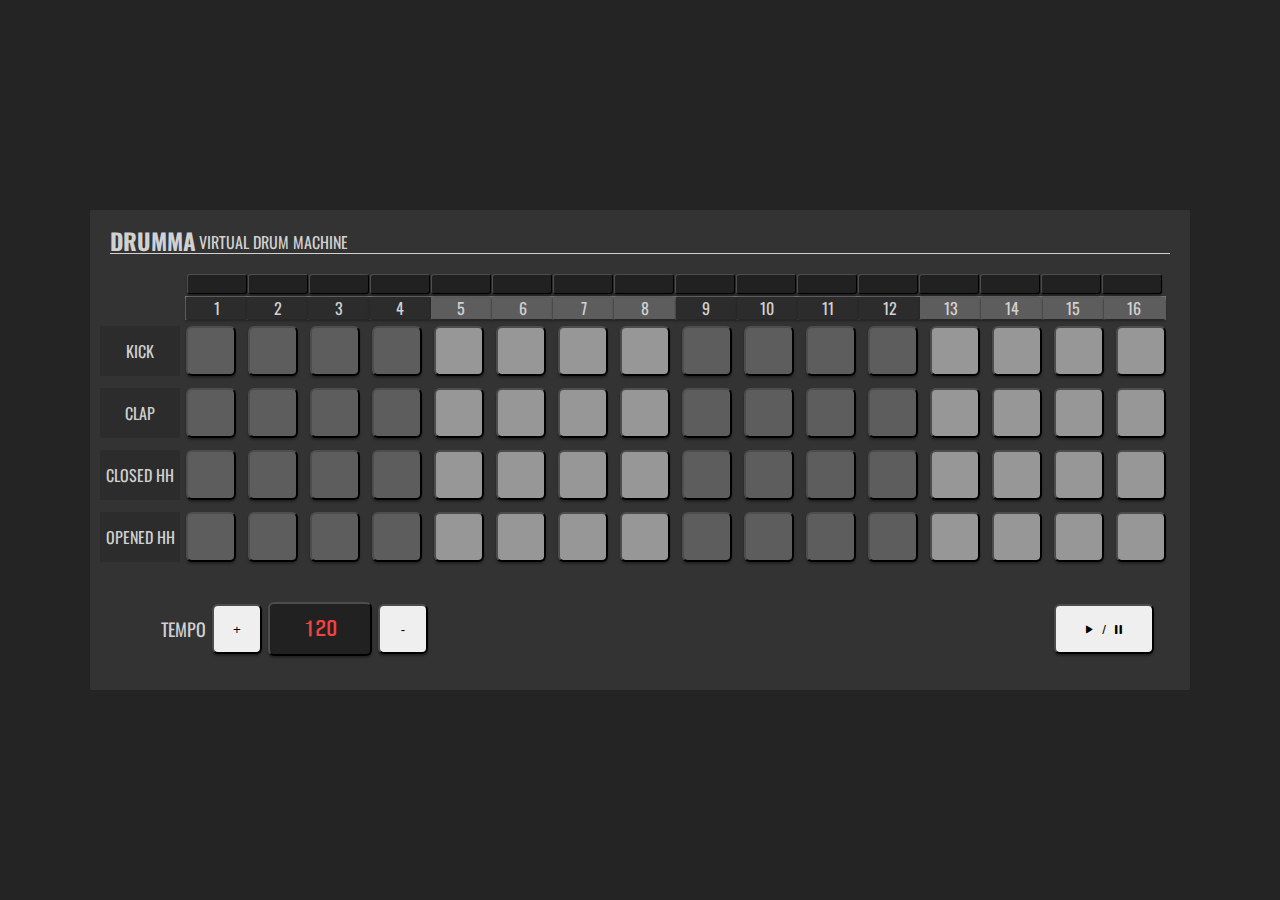
==== index.html @ fee7c64c "First commit" ====
<!DOCTYPE html>
<html lang="en">
  <head>
    <meta charset="UTF-8" />
    <meta name="viewport" content="width=device-width, initial-scale=1.0" />
    <meta http-equiv="X-UA-Compatible" content="ie=edge" />
    <link rel="stylesheet" href="style.css" />
    <title>Document</title>
  </head>
  <body>
    <section>
      <div class="top-panel">
        <div class="logo">
          <h1>Drumma</h1>
          <p>VIRTUAL DRUM MACHINE</p>
        </div>
      </div>

      <div class="step-indicator-main">
        <div class="step-indicator step-indicator-filled" id="indicator-0"></div>
        <div class="step-indicator step-indicator-filled" id="indicator-1"></div>
        <div class="step-indicator step-indicator-filled" id="indicator-2"></div>
        <div class="step-indicator step-indicator-filled" id="indicator-3"></div>
        <div class="step-indicator step-indicator-filled" id="indicator-4"></div>
        <div class="step-indicator step-indicator-filled" id="indicator-5"></div>
        <div class="step-indicator step-indicator-filled" id="indicator-6"></div>
        <div class="step-indicator step-indicator-filled" id="indicator-7"></div>
        <div class="step-indicator step-indicator-filled" id="indicator-8"></div>
        <div class="step-indicator step-indicator-filled" id="indicator-9"></div>
        <div class="step-indicator step-indicator-filled" id="indicator-10"></div>
        <div class="step-indicator step-indicator-filled" id="indicator-11"></div>
        <div class="step-indicator step-indicator-filled" id="indicator-12"></div>
        <div class="step-indicator step-indicator-filled" id="indicator-13"></div>
        <div class="step-indicator step-indicator-filled" id="indicator-14"></div>
        <div class="step-indicator step-indicator-filled" id="indicator-15"></div>
      </div>

      <div>
        <div class="step-indicator-cont">
          <div class="step-indicator-section-one">
            <div class="step-indicator-step">1</div>
            <div class="step-indicator-step">2</div>
            <div class="step-indicator-step">3</div>
            <div class="step-indicator-step">4</div>
          </div>
          <div class="step-indicator-section-two">
            <div class="step-indicator-step">5</div>
            <div class="step-indicator-step">6</div>
            <div class="step-indicator-step">7</div>
            <div class="step-indicator-step">8</div>
          </div>
          <div class="step-indicator-section-one">
            <div class="step-indicator-step">9</div>
            <div class="step-indicator-step">10</div>
            <div class="step-indicator-step">11</div>
            <div class="step-indicator-step">12</div>
          </div>
          <div class="step-indicator-section-two">
            <div class="step-indicator-step">13</div>
            <div class="step-indicator-step">14</div>
            <div class="step-indicator-step">15</div>
            <div class="step-indicator-step">16</div>
          </div>
        </div>
      </div>
      <div>
        <div class="label">Kick</div>
        <button class="step-button-darkgray" id="kick-btn-0"></button>
        <button class="step-button-darkgray" id="kick-btn-1"></button>
        <button class="step-button-darkgray" id="kick-btn-2"></button>
        <button class="step-button-darkgray" id="kick-btn-3"></button>
        <button class="step-button-lightgray" id="kick-btn-4"></button>
        <button class="step-button-lightgray" id="kick-btn-5"></button>
        <button class="step-button-lightgray" id="kick-btn-6"></button>
        <button class="step-button-lightgray" id="kick-btn-7"></button>
        <button class="step-button-darkgray" id="kick-btn-8"></button>
        <button class="step-button-darkgray" id="kick-btn-9"></button>
        <button class="step-button-darkgray" id="kick-btn-10"></button>
        <button class="step-button-darkgray" id="kick-btn-11"></button>
        <button class="step-button-lightgray" id="kick-btn-12"></button>
        <button class="step-button-lightgray" id="kick-btn-13"></button>
        <button class="step-button-lightgray" id="kick-btn-14"></button>
        <button class="step-button-lightgray" id="kick-btn-15"></button>
      </div>

      <div>
        <div class="label">Clap</div>
        <button class="step-button-darkgray" id="snare-btn-0"></button>
        <button class="step-button-darkgray" id="snare-btn-1"></button>
        <button class="step-button-darkgray" id="snare-btn-2"></button>
        <button class="step-button-darkgray" id="snare-btn-3"></button>
        <button class="step-button-lightgray" id="snare-btn-4"></button>
        <button class="step-button-lightgray" id="snare-btn-5"></button>
        <button class="step-button-lightgray" id="snare-btn-6"></button>
        <button class="step-button-lightgray" id="snare-btn-7"></button>
        <button class="step-button-darkgray" id="snare-btn-8"></button>
        <button class="step-button-darkgray" id="snare-btn-9"></button>
        <button class="step-button-darkgray" id="snare-btn-10"></button>
        <button class="step-button-darkgray" id="snare-btn-11"></button>
        <button class="step-button-lightgray" id="snare-btn-12"></button>
        <button class="step-button-lightgray" id="snare-btn-13"></button>
        <button class="step-button-lightgray" id="snare-btn-14"></button>
        <button class="step-button-lightgray" id="snare-btn-15"></button>
      </div>

      <div>
        <div class="label">Closed HH</div>
        <button class="step-button-darkgray" id="closed-hh-btn-0"></button>
        <button class="step-button-darkgray" id="closed-hh-btn-1"></button>
        <button class="step-button-darkgray" id="closed-hh-btn-2"></button>
        <button class="step-button-darkgray" id="closed-hh-btn-3"></button>
        <button class="step-button-lightgray" id="closed-hh-btn-4"></button>
        <button class="step-button-lightgray" id="closed-hh-btn-5"></button>
        <button class="step-button-lightgray" id="closed-hh-btn-6"></button>
        <button class="step-button-lightgray" id="closed-hh-btn-7"></button>
        <button class="step-button-darkgray" id="closed-hh-btn-8"></button>
        <button class="step-button-darkgray" id="closed-hh-btn-9"></button>
        <button class="step-button-darkgray" id="closed-hh-btn-10"></button>
        <button class="step-button-darkgray" id="closed-hh-btn-11"></button>
        <button class="step-button-lightgray" id="closed-hh-btn-12"></button>
        <button class="step-button-lightgray" id="closed-hh-btn-13"></button>
        <button class="step-button-lightgray" id="closed-hh-btn-14"></button>
        <button class="step-button-lightgray" id="closed-hh-btn-15"></button>
      </div>

      <div>
        <div class="label">Opened HH</div>
        <button class="step-button-darkgray" id="open-hh-btn-0"></button>
        <button class="step-button-darkgray" id="open-hh-btn-1"></button>
        <button class="step-button-darkgray" id="open-hh-btn-2"></button>
        <button class="step-button-darkgray" id="open-hh-btn-3"></button>
        <button class="step-button-lightgray" id="open-hh-btn-4"></button>
        <button class="step-button-lightgray" id="open-hh-btn-5"></button>
        <button class="step-button-lightgray" id="open-hh-btn-6"></button>
        <button class="step-button-lightgray" id="open-hh-btn-7"></button>
        <button class="step-button-darkgray" id="open-hh-btn-8"></button>
        <button class="step-button-darkgray" id="open-hh-btn-9"></button>
        <button class="step-button-darkgray" id="open-hh-btn-10"></button>
        <button class="step-button-darkgray" id="open-hh-btn-11"></button>
        <button class="step-button-lightgray" id="open-hh-btn-12"></button>
        <button class="step-button-lightgray" id="open-hh-btn-13"></button>
        <button class="step-button-lightgray" id="open-hh-btn-15"></button>
        <button class="step-button-lightgray" id="open-hh-btn-14"></button>
      </div>
      <div class="bottom-panel">
        <div class="tempo-container">
        <h3 class="tempo-header">TEMPO</h3>
          <button id="tempoUp">+</button>
          <div class="tempo-indicator" id="tempo">120</div>
          <button id="tempoDown">-</button>
        </div>
        <button id="play" class="play-stop-button"><i class="icon-play"></i> / <i class="icon-pause"></i> </button>
      </div>

    </section>
    <script src="main.js"></script>
  </body>
</html>
---- style.css ----
@import url('https://fonts.googleapis.com/css?family=Oswald|Gugi');
@import url('fontello/css/fontello.css');
@import url('reset.css');

.clear-button{
  display:flex;
  align-content: center;
  justify-content: center;
  font-size:8px;
  word-spacing: 100vh;
  font-weight:600;
}
.step-indicator{
	border: solid 1px #a5a0a0;
	width:60px;
	height:20px;
	margin-right:1px;
	padding-right:0px;
	margin-bottom:2px;
	box-sizing:border-box;
  box-shadow: 0 2px 2px #222;
}

h1{
  font-size:23px;
  font-weight:700;
  margin-right:3px;
}

#loadBankButton{
  width:100px;
  margin-right:auto;
}
.pattern-selector{
  border-top:1px solid #d1d1d1;
  width:100%;
  display:flex;
}
.step-indicator-main{
  margin-left:95px;
  transform: translate(2px,0px)
}
.step-indicator-filled{
	background:#212121;
  border:rgb(77, 77, 77) 1px outset;
  border-radius:3px;
  box-shadow: 0 2px 2px #222;

}

body{
  background:#242424;
  font-family:'Oswald';
  color:#d1d1d1;
  text-transform: uppercase;
  display:flex;
  justify-content: center;
  align-items: center;
  height:100vh;
}
div{
  display:flex;
  align-items:center;
}
section{
  width:1100px;
  margin:auto;
  background:#333333;
  border-radius:2px;
}
button{
  width:50px;
  height:50px;
  box-sizing:border-box;
  border:rgb(77, 77, 77) 2px outset;
  border-radius:6px;
  box-shadow: 0 2px 2px #222;
  margin:6px;
  cursor:pointer;
}
.top-panel{
  margin:20px;
  border-bottom:1px solid #d1d1d1;
  display:flex;
}
.logo{
  margin-right:auto;
}

.label{
  width:80px;
  height:50px;
  box-sizing:border-box;
  text-align:center;
  border:none;
  background:#2c2c2c;
  /*border:rgb(110, 110, 110) 2px outset;*/
  margin-left:10px;
  /*-webkit-box-shadow: -6px -5px 83px -14px rgba(255,255,255,1);
  -moz-box-shadow: -6px -5px 83px -14px rgba(255,255,255,1);
  box-shadow: -6px -5px 83px -14px rgba(255,255,255,1);*/
  padding:5px;
  display:flex;
  justify-content: center;
  align-content: center;
}

.pattern-selector-cont{
  background:#222222;
}
 .pattern-selector-cont button{
   font-family:'Oswald';
 }
.step-indicator-cont{
  margin-left:95px;
  box-sizing:border-box;
  border:solid 1px rgb(117, 117, 117);
  width:981px;
}
.step-indicator-section-one{
  width:25%;
}
.step-indicator-section-two{
  width:25%;
}
.step-indicator-section-one div{
  display:flex;
  align-content: center;
  justify-content:center;
  background:#2c2c2c;
  width:25%;
  box-sizing:border-box;
  text-align:center;
  padding:3px 0px 3px 0px;
}
.step-indicator-section-two div{
  display:flex;
  align-content: center;
  justify-content:center;
  background:#5e5d5d;
  width:25%;
  box-sizing:border-box;
  text-align:center;
  padding:3px 0px 3px 0px;
}
button:focus{
  outline:none;
}
.on{
  background: #fff7a8;
}
.step-button-darkgray{
  background:#5e5d5d
}
.step-button-lightgray{
  background:#979797
}
.step-button-darkgray.on,.step-button-lightgray.on{
  background: #fff7a8
}
.volume-button{
  width:25px;
  height:25px;
  font-family:'Oswald';
}
.step-indicator-step{
  box-shadow: 0 2px 2px #222;
}
.bottom-container{
  margin:20px;
}

.tempo-indicator{
  width:100px;
  border:rgb(77, 77, 77) 2px outset;
  border-radius:6px;
  box-shadow: 0 2px 2px #222;
  height:50px;
  color:pink;
  background:#212121;
  color:#f44242;
  display:flex;
  justify-content:center;
  align-items:center;
  font-size:20px;
  height:50px;
  font-family:'Gugi'
}
.play-stop-button{
  margin-left:auto;
  width:100px;
}
.tempo-header{
  margin-left:6px;
  font-size:18px;
}

.bottom-panel{
  margin-left: 35px;
  padding:30px;
}
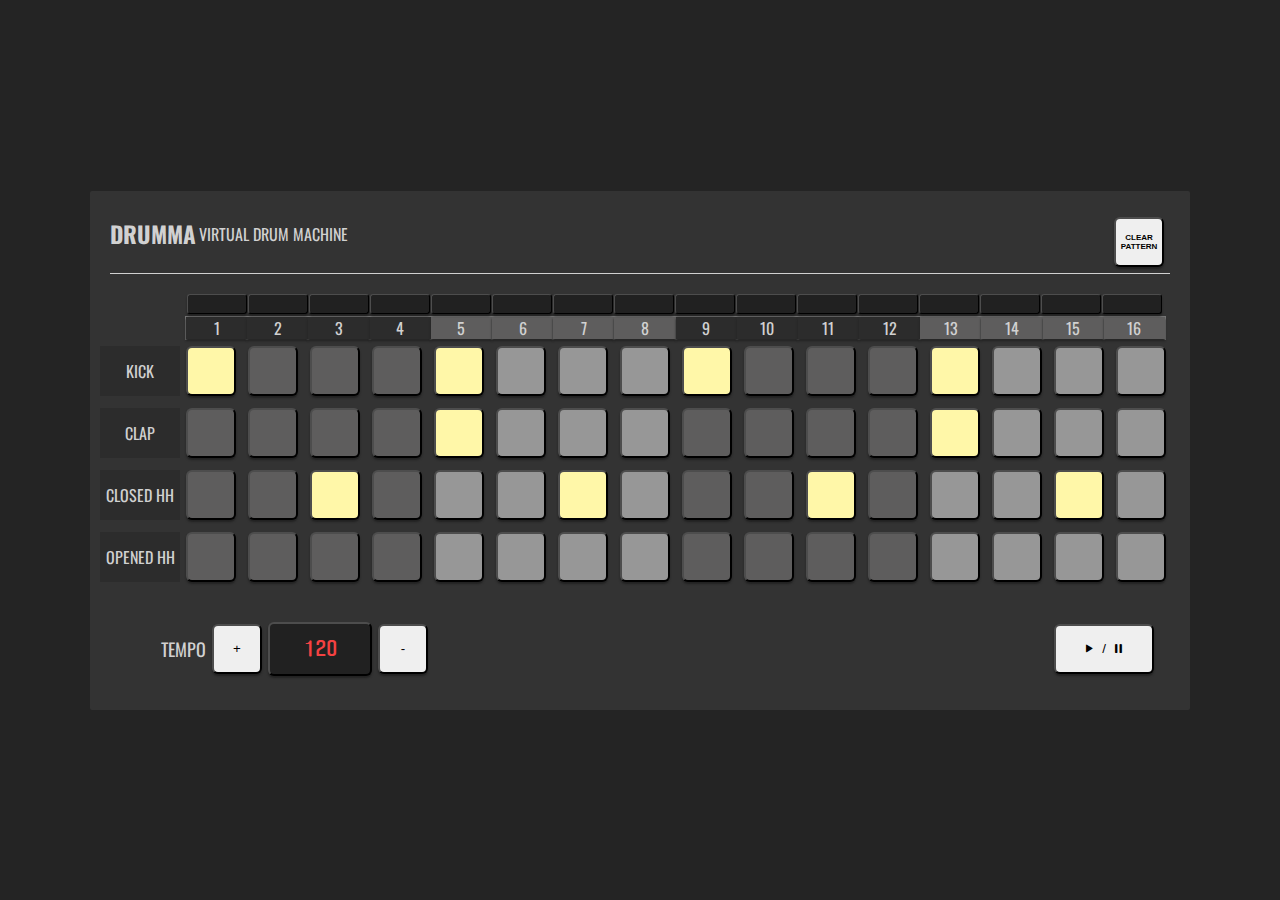
==== commit 29d4c255: "enable strict mode, add clearPattern, initialize program with pattern, folder structure" ====
--- a/index.html
+++ b/index.html
@@ -4,7 +4,7 @@
     <meta charset="UTF-8" />
     <meta name="viewport" content="width=device-width, initial-scale=1.0" />
     <meta http-equiv="X-UA-Compatible" content="ie=edge" />
-    <link rel="stylesheet" href="style.css" />
+    <link rel="stylesheet" href="css/style.css" />
     <title>Document</title>
   </head>
   <body>
@@ -14,6 +14,7 @@
           <h1>Drumma</h1>
           <p>VIRTUAL DRUM MACHINE</p>
         </div>
+        <button id="clear-pattern">CLEAR PATTERN</buttton>
       </div>
 
       <div class="step-indicator-main">
@@ -65,19 +66,19 @@
       </div>
       <div>
         <div class="label">Kick</div>
-        <button class="step-button-darkgray" id="kick-btn-0"></button>
+        <button class="step-button-darkgray on" id="kick-btn-0"></button>
         <button class="step-button-darkgray" id="kick-btn-1"></button>
         <button class="step-button-darkgray" id="kick-btn-2"></button>
         <button class="step-button-darkgray" id="kick-btn-3"></button>
-        <button class="step-button-lightgray" id="kick-btn-4"></button>
+        <button class="step-button-lightgray on" id="kick-btn-4"></button>
         <button class="step-button-lightgray" id="kick-btn-5"></button>
         <button class="step-button-lightgray" id="kick-btn-6"></button>
         <button class="step-button-lightgray" id="kick-btn-7"></button>
-        <button class="step-button-darkgray" id="kick-btn-8"></button>
+        <button class="step-button-darkgray on" id="kick-btn-8"></button>
         <button class="step-button-darkgray" id="kick-btn-9"></button>
         <button class="step-button-darkgray" id="kick-btn-10"></button>
         <button class="step-button-darkgray" id="kick-btn-11"></button>
-        <button class="step-button-lightgray" id="kick-btn-12"></button>
+        <button class="step-button-lightgray on" id="kick-btn-12"></button>
         <button class="step-button-lightgray" id="kick-btn-13"></button>
         <button class="step-button-lightgray" id="kick-btn-14"></button>
         <button class="step-button-lightgray" id="kick-btn-15"></button>
@@ -89,7 +90,7 @@
         <button class="step-button-darkgray" id="snare-btn-1"></button>
         <button class="step-button-darkgray" id="snare-btn-2"></button>
         <button class="step-button-darkgray" id="snare-btn-3"></button>
-        <button class="step-button-lightgray" id="snare-btn-4"></button>
+        <button class="step-button-lightgray on" id="snare-btn-4"></button>
         <button class="step-button-lightgray" id="snare-btn-5"></button>
         <button class="step-button-lightgray" id="snare-btn-6"></button>
         <button class="step-button-lightgray" id="snare-btn-7"></button>
@@ -97,7 +98,7 @@
         <button class="step-button-darkgray" id="snare-btn-9"></button>
         <button class="step-button-darkgray" id="snare-btn-10"></button>
         <button class="step-button-darkgray" id="snare-btn-11"></button>
-        <button class="step-button-lightgray" id="snare-btn-12"></button>
+        <button class="step-button-lightgray on" id="snare-btn-12"></button>
         <button class="step-button-lightgray" id="snare-btn-13"></button>
         <button class="step-button-lightgray" id="snare-btn-14"></button>
         <button class="step-button-lightgray" id="snare-btn-15"></button>
@@ -107,19 +108,19 @@
         <div class="label">Closed HH</div>
         <button class="step-button-darkgray" id="closed-hh-btn-0"></button>
         <button class="step-button-darkgray" id="closed-hh-btn-1"></button>
-        <button class="step-button-darkgray" id="closed-hh-btn-2"></button>
+        <button class="step-button-darkgray on" id="closed-hh-btn-2"></button>
         <button class="step-button-darkgray" id="closed-hh-btn-3"></button>
         <button class="step-button-lightgray" id="closed-hh-btn-4"></button>
         <button class="step-button-lightgray" id="closed-hh-btn-5"></button>
-        <button class="step-button-lightgray" id="closed-hh-btn-6"></button>
+        <button class="step-button-lightgray on" id="closed-hh-btn-6"></button>
         <button class="step-button-lightgray" id="closed-hh-btn-7"></button>
         <button class="step-button-darkgray" id="closed-hh-btn-8"></button>
         <button class="step-button-darkgray" id="closed-hh-btn-9"></button>
-        <button class="step-button-darkgray" id="closed-hh-btn-10"></button>
+        <button class="step-button-darkgray on" id="closed-hh-btn-10"></button>
         <button class="step-button-darkgray" id="closed-hh-btn-11"></button>
         <button class="step-button-lightgray" id="closed-hh-btn-12"></button>
         <button class="step-button-lightgray" id="closed-hh-btn-13"></button>
-        <button class="step-button-lightgray" id="closed-hh-btn-14"></button>
+        <button class="step-button-lightgray on" id="closed-hh-btn-14"></button>
         <button class="step-button-lightgray" id="closed-hh-btn-15"></button>
       </div>
 
--- a/css/style.css
+++ b/css/style.css
@@ -0,0 +1,208 @@
+@import url('https://fonts.googleapis.com/css?family=Oswald|Gugi');
+@import url('fontello/css/fontello.css');
+@import url('reset.css');
+
+.clear-button{
+  display:flex;
+  align-content: center;
+  justify-content: center;
+  font-size:8px;
+  word-spacing: 100vh;
+  font-weight:600;
+}
+.step-indicator{
+	border: solid 1px #a5a0a0;
+	width:60px;
+	height:20px;
+	margin-right:1px;
+	padding-right:0px;
+	margin-bottom:2px;
+	box-sizing:border-box;
+  box-shadow: 0 2px 2px #222;
+}
+
+h1{
+  font-size:23px;
+  font-weight:700;
+  margin-right:3px;
+}
+
+#loadBankButton{
+  width:100px;
+  margin-right:auto;
+}
+.pattern-selector{
+  border-top:1px solid #d1d1d1;
+  width:100%;
+  display:flex;
+}
+.step-indicator-main{
+  margin-left:95px;
+  transform: translate(2px,0px)
+}
+.step-indicator-filled{
+	background:#212121;
+  border:rgb(77, 77, 77) 1px outset;
+  border-radius:3px;
+  box-shadow: 0 2px 2px #222;
+
+}
+
+body{
+  background:#242424;
+  font-family:'Oswald';
+  color:#d1d1d1;
+  text-transform: uppercase;
+  display:flex;
+  justify-content: center;
+  align-items: center;
+  height:100vh;
+}
+div{
+  display:flex;
+  align-items:center;
+}
+section{
+  width:1100px;
+  margin:auto;
+  background:#333333;
+  border-radius:2px;
+}
+button{
+  width:50px;
+  height:50px;
+  box-sizing:border-box;
+  border:rgb(77, 77, 77) 2px outset;
+  border-radius:6px;
+  box-shadow: 0 2px 2px #222;
+  margin:6px;
+  cursor:pointer;
+}
+.top-panel{
+  margin:20px;
+  border-bottom:1px solid #d1d1d1;
+  display:flex;
+}
+.logo{
+  margin-right:auto;
+  padding-bottom:15px;
+}
+#clear-pattern{
+  font-size:8px;
+  font-weight:700;
+  display:flex;
+  justify-content:center;
+  align-items:center;
+}
+.label{
+  width:80px;
+  height:50px;
+  box-sizing:border-box;
+  text-align:center;
+  border:none;
+  background:#2c2c2c;
+  /*border:rgb(110, 110, 110) 2px outset;*/
+  margin-left:10px;
+  /*-webkit-box-shadow: -6px -5px 83px -14px rgba(255,255,255,1);
+  -moz-box-shadow: -6px -5px 83px -14px rgba(255,255,255,1);
+  box-shadow: -6px -5px 83px -14px rgba(255,255,255,1);*/
+  padding:5px;
+  display:flex;
+  justify-content: center;
+  align-content: center;
+}
+
+.pattern-selector-cont{
+  background:#222222;
+}
+ .pattern-selector-cont button{
+   font-family:'Oswald';
+ }
+.step-indicator-cont{
+  margin-left:95px;
+  box-sizing:border-box;
+  border:solid 1px rgb(117, 117, 117);
+  width:981px;
+}
+.step-indicator-section-one{
+  width:25%;
+}
+.step-indicator-section-two{
+  width:25%;
+}
+.step-indicator-section-one div{
+  display:flex;
+  align-content: center;
+  justify-content:center;
+  background:#2c2c2c;
+  width:25%;
+  box-sizing:border-box;
+  text-align:center;
+  padding:3px 0px 3px 0px;
+}
+.step-indicator-section-two div{
+  display:flex;
+  align-content: center;
+  justify-content:center;
+  background:#5e5d5d;
+  width:25%;
+  box-sizing:border-box;
+  text-align:center;
+  padding:3px 0px 3px 0px;
+}
+button:focus{
+  outline:none;
+}
+.on{
+  background: #fff7a8;
+}
+.step-button-darkgray{
+  background:#5e5d5d
+}
+.step-button-lightgray{
+  background:#979797
+}
+.step-button-darkgray.on,.step-button-lightgray.on{
+  background: #fff7a8
+}
+.volume-button{
+  width:25px;
+  height:25px;
+  font-family:'Oswald';
+}
+.step-indicator-step{
+  box-shadow: 0 2px 2px #222;
+}
+.bottom-container{
+  margin:20px;
+}
+
+.tempo-indicator{
+  width:100px;
+  border:rgb(77, 77, 77) 2px outset;
+  border-radius:6px;
+  box-shadow: 0 2px 2px #222;
+  height:50px;
+  color:pink;
+  background:#212121;
+  color:#f44242;
+  display:flex;
+  justify-content:center;
+  align-items:center;
+  font-size:20px;
+  height:50px;
+  font-family:'Gugi'
+}
+.play-stop-button{
+  margin-left:auto;
+  width:100px;
+}
+.tempo-header{
+  margin-left:6px;
+  font-size:18px;
+}
+
+.bottom-panel{
+  margin-left: 35px;
+  padding:30px;
+}
